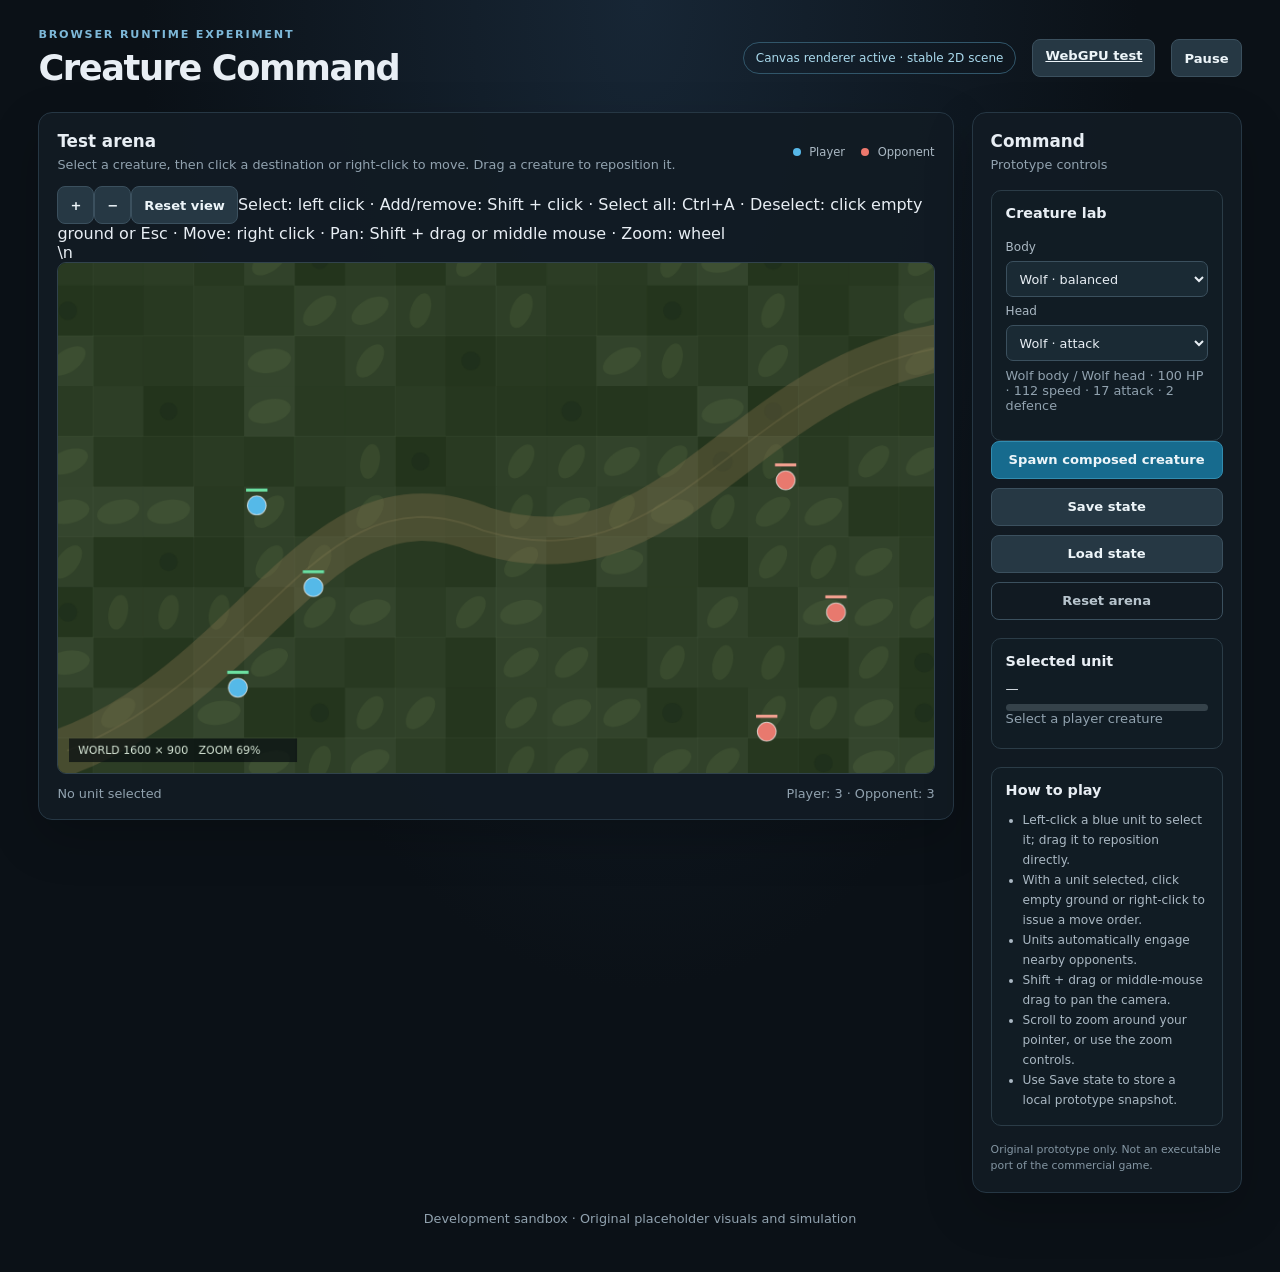
==== prototype/index.html @ 4d6be219 "Document standard RTS selection and movement controls" ====
<!doctype html>
<html lang="en">
<head>
  <meta charset="utf-8">
  <meta name="viewport" content="width=device-width, initial-scale=1">
  <meta name="theme-color" content="#101820">
  <meta name="description" content="An original browser-based RTS sandbox prototype.">
  <title>Impossible Creatures — Browser Prototype</title>
  <link rel="stylesheet" href="./style.css?v=20261110-6">
  <script src="./src/world-view.js?v=20261110-6" defer></script>
  <script src="./src/game-core.js?v=20261110-6" defer></script>
  <script src="./src/creature-catalog.js?v=20261110-6" defer></script>
  <script src="./src/webgpu-renderer.js?v=20261110-6" defer></script>
  <script src="./src/main.js?v=20261110-6" defer></script>

</head>
<body>
  <main class="app-shell">
    <header class="topbar">
      <div>
        <p class="eyebrow">BROWSER RUNTIME EXPERIMENT</p>
        <h1>Creature Command</h1>
      </div>
      <div class="topbar-actions">
        <span id="runtime-status" class="status-pill">Canvas 2D · Ready</span>
        <a class="button button-secondary" href="./webgpu-test.html">WebGPU test</a>
        <button id="pause-button" class="button button-secondary" type="button">Pause</button>
      </div>
    </header>

    <section class="game-layout" aria-label="Game prototype">
      <div class="battlefield-panel">
        <div class="field-heading">
          <div>
            <h2>Test arena</h2>
            <p>Select a creature, then click a destination or right-click to move. Drag a creature to reposition it.</p>
          </div>
          <div class="legend" aria-label="Team legend">
            <span><i class="dot dot-blue"></i> Player</span>
            <span><i class="dot dot-red"></i> Opponent</span>
          </div>
        </div>
        <div class="camera-tools" aria-label="Camera controls"><button id="zoom-in" class="button button-secondary" type="button" title="Zoom in">+</button><button id="zoom-out" class="button button-secondary" type="button" title="Zoom out">−</button><button id="reset-view" class="button button-secondary" type="button">Reset view</button><span>Select: left click · Add/remove: Shift + click · Select all: Ctrl+A · Deselect: click empty ground or Esc · Move: right click · Pan: Shift + drag or middle mouse · Zoom: wheel</span></div>\n        <div class="canvas-wrap">
          <canvas id="terrain-gpu" width="960" height="560" aria-hidden="true"></canvas>
          <canvas id="battlefield" width="960" height="560" aria-label="Top-down RTS battlefield">
            Your browser does not support the canvas element.
          </canvas>
        </div>
        <div class="field-footer">
          <span id="selection-status" aria-live="polite">No unit selected</span>
          <span id="game-status" aria-live="polite">Simulation running</span>
        </div>
      </div>

      <aside class="control-panel">
        <h2>Command</h2>
        <p class="muted">Prototype controls</p>
        <div class="creature-lab">
          <h3>Creature lab</h3>
          <label for="body-select">Body</label>
          <select id="body-select"><option value="wolf">Wolf · balanced</option><option value="bear">Bear · tank</option><option value="eagle">Eagle · fast</option></select>
          <label for="head-select">Head</label>
          <select id="head-select"><option value="wolf">Wolf · attack</option><option value="bear">Bear · armour</option><option value="eagle">Eagle · speed</option></select>
          <p id="creature-preview" class="muted">Wolf body / Wolf head</p>
        </div>
        <div class="control-group">
          <button id="spawn-button" class="button button-primary" type="button">Spawn composed creature</button>
          <button id="save-button" class="button button-secondary" type="button">Save state</button>
          <button id="load-button" class="button button-secondary" type="button">Load state</button>
          <button id="reset-button" class="button button-quiet" type="button">Reset arena</button>
        </div>
        <div class="stats-card">
          <h3>Selected unit</h3>
          <p id="unit-name">—</p>
          <div class="health-track"><div id="health-fill" class="health-fill"></div></div>
          <p id="unit-health" class="muted">No unit selected</p>
        </div>
        <div class="help-card">
          <h3>How to play</h3>
          <ul>
            <li>Left-click a blue unit to select it; drag it to reposition directly.</li>
            <li>With a unit selected, click empty ground or right-click to issue a move order.</li>
            <li>Units automatically engage nearby opponents.</li>
            <li>Shift + drag or middle-mouse drag to pan the camera.</li>
            <li>Scroll to zoom around your pointer, or use the zoom controls.</li>
            <li>Use Save state to store a local prototype snapshot.</li>
          </ul>
        </div>
        <p class="disclaimer">Original prototype only. Not an executable port of the commercial game.</p>
      </aside>
    </section>
    <footer class="page-footer">Development sandbox · Original placeholder visuals and simulation</footer>
  </main>
</body>
</html>
---- prototype/style.css ----
:root {
  color-scheme: dark;
  font-family: Inter, ui-sans-serif, system-ui, -apple-system, BlinkMacSystemFont, "Segoe UI", sans-serif;
  background: #0b1117;
  color: #e8eef4;
  font-synthesis: none;
}
* { box-sizing: border-box; }
body { margin: 0; min-width: 320px; min-height: 100vh; background: radial-gradient(ellipse at top, #172635 0, #0b1117 55%); }
button { font: inherit; }
.app-shell { width: min(1440px, 100%); margin: 0 auto; padding: 28px clamp(16px, 3vw, 42px); }
.topbar, .topbar-actions, .field-heading, .field-footer, .legend { display: flex; align-items: center; justify-content: space-between; gap: 16px; }
.topbar { margin-bottom: 24px; }
.eyebrow { margin: 0 0 6px; color: #7db8d8; font-size: .7rem; font-weight: 800; letter-spacing: .16em; }
h1, h2, h3, p { margin-top: 0; }
h1 { margin-bottom: 0; font-size: clamp(1.5rem, 3vw, 2.2rem); letter-spacing: -.04em; }
h2 { margin-bottom: 6px; font-size: 1.05rem; }
h3 { margin-bottom: 12px; font-size: .9rem; }
.status-pill { border: 1px solid #31566a; border-radius: 999px; padding: 8px 12px; color: #a9d9ec; font-size: .75rem; white-space: nowrap; }
.game-layout { display: grid; grid-template-columns: minmax(0, 1fr) 270px; gap: 18px; align-items: start; }
.battlefield-panel, .control-panel { border: 1px solid #263744; border-radius: 14px; background: rgba(17, 27, 36, .94); box-shadow: 0 18px 50px #0003; }
.battlefield-panel { padding: 18px; min-width: 0; }
.field-heading { margin-bottom: 14px; }
.field-heading p, .muted, .field-footer, .page-footer { color: #91a2af; font-size: .8rem; }
.field-heading p { margin-bottom: 0; }
.legend { justify-content: flex-end; color: #aab8c3; font-size: .72rem; }
.legend span { white-space: nowrap; }
.dot { display: inline-block; width: 8px; height: 8px; margin-right: 5px; border-radius: 50%; }
.dot-blue { background: #57b8e8; }.dot-red { background: #ed786d; }
.canvas-wrap { position: relative; overflow: hidden; border: 1px solid #31434d; border-radius: 9px; background: #15251f; aspect-ratio: 12 / 7; touch-action: none; }
.canvas-wrap canvas { position: absolute; inset: 0; display: block; width: 100%; height: 100%; }
#battlefield { background: transparent; cursor: crosshair; }
#terrain-gpu { pointer-events: none; }
#terrain-gpu[hidden] { display: none; }
.field-footer { padding-top: 12px; }
.control-panel { padding: 18px; }
.control-panel > .muted { margin-bottom: 18px; }
.control-group { display: grid; gap: 9px; }
.creature-lab { display: grid; gap: 7px; margin-top: 16px; padding: 14px; border: 1px solid #2b3c47; border-radius: 10px; background: #111c24; }
.creature-lab label { color: #aab8c3; font-size: .75rem; }
.creature-lab select { width: 100%; min-height: 36px; padding: 6px 9px; border: 1px solid #3b505e; border-radius: 7px; background: #1a2a34; color: #e8eef4; font: inherit; font-size: .8rem; }
.button { min-height: 38px; padding: 8px 12px; border: 1px solid transparent; border-radius: 8px; color: #edf5f9; cursor: pointer; font-size: .82rem; font-weight: 650; transition: filter .15s ease, transform .15s ease; }
.button:hover { filter: brightness(1.12); }.button:active { transform: translateY(1px); }.button:focus-visible { outline: 2px solid #8dd8ff; outline-offset: 2px; }
.button-primary { background: #176b8e; border-color: #328caf; }.button-secondary { background: #263844; border-color: #3b505e; }.button-quiet { background: transparent; border-color: #3b505e; color: #b7c4cd; }
.stats-card, .help-card { margin-top: 18px; padding: 14px; border: 1px solid #2b3c47; border-radius: 10px; background: #111c24; }
.stats-card p { margin-bottom: 8px; font-size: .82rem; }
.health-track { height: 7px; overflow: hidden; border-radius: 9px; background: #35424a; }
.health-fill { width: 0; height: 100%; border-radius: inherit; background: #5fc58b; transition: width .15s ease; }
.help-card ul { margin: 0; padding-left: 17px; color: #aab8c3; font-size: .76rem; line-height: 1.65; }
.disclaimer { margin: 16px 0 0; color: #8496a3; font-size: .68rem; line-height: 1.5; }
.page-footer { padding: 18px 4px; text-align: center; }
@media (max-width: 900px) { .game-layout { grid-template-columns: 1fr; }.control-panel { display: grid; grid-template-columns: repeat(2, minmax(0, 1fr)); gap: 12px; }.control-panel > h2, .control-panel > .muted, .disclaimer { grid-column: 1 / -1; }.control-panel > .muted { margin-bottom: 0; }.control-group, .stats-card, .help-card { margin-top: 0; } }
@media (max-width: 560px) { .app-shell { padding: 18px 12px; }.topbar { align-items: flex-start; flex-direction: column; }.topbar-actions { width: 100%; justify-content: space-between; }.battlefield-panel { padding: 10px; }.field-heading { align-items: flex-start; flex-direction: column; }.legend { justify-content: flex-start; }.control-panel { display: block; }.control-panel > .muted { margin-bottom: 14px; }.control-group, .stats-card, .help-card { margin-top: 14px; }.field-footer { align-items: flex-start; flex-direction: column; gap: 5px; } }
\n.camera-tools { display:flex; align-items:center; gap:8px; margin:0 0 10px; flex-wrap:wrap; }\n.camera-tools .button { min-width:38px; }\n.camera-tools span { color:#91a2af; font-size:.72rem; margin-left:auto; }\n#battlefield { touch-action:none; user-select:none; }\n
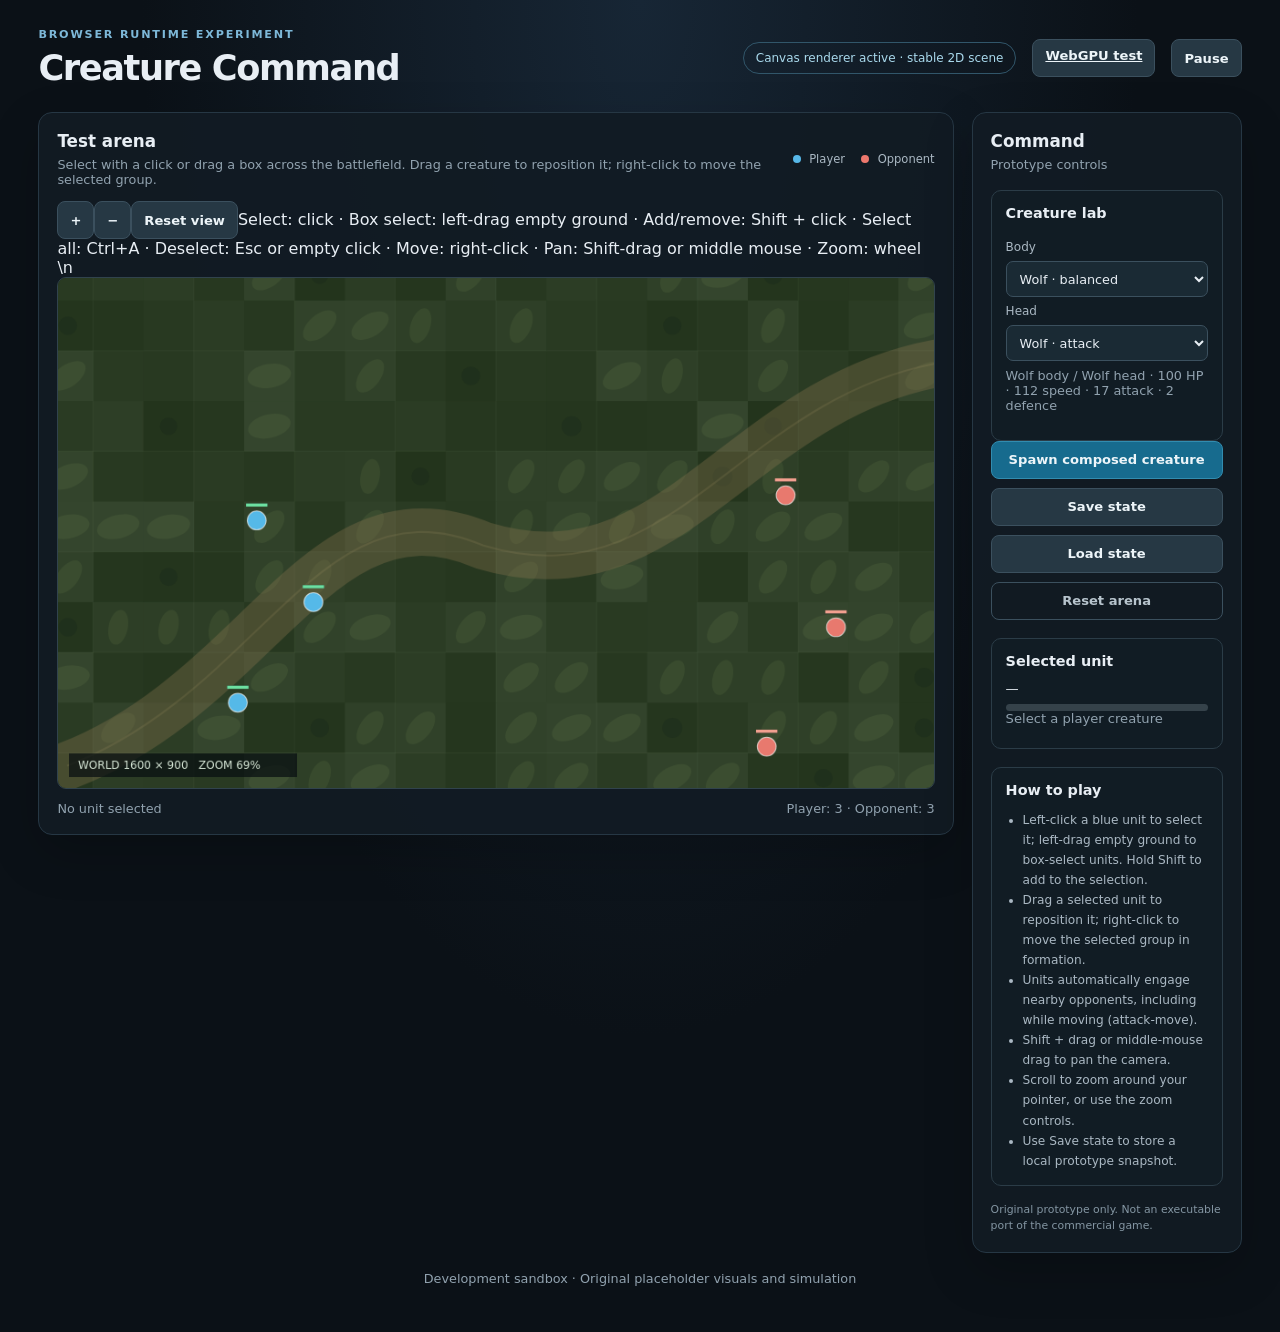
==== commit b437a5fe: "Document click and drag selection controls" ====
--- a/prototype/index.html
+++ b/prototype/index.html
@@ -6,12 +6,12 @@
   <meta name="theme-color" content="#101820">
   <meta name="description" content="An original browser-based RTS sandbox prototype.">
   <title>Impossible Creatures — Browser Prototype</title>
-  <link rel="stylesheet" href="./style.css?v=20261110-6">
-  <script src="./src/world-view.js?v=20261110-6" defer></script>
-  <script src="./src/game-core.js?v=20261110-6" defer></script>
-  <script src="./src/creature-catalog.js?v=20261110-6" defer></script>
-  <script src="./src/webgpu-renderer.js?v=20261110-6" defer></script>
-  <script src="./src/main.js?v=20261110-6" defer></script>
+  <link rel="stylesheet" href="./style.css?v=20261110-7">
+  <script src="./src/world-view.js?v=20261110-7" defer></script>
+  <script src="./src/game-core.js?v=20261110-7" defer></script>
+  <script src="./src/creature-catalog.js?v=20261110-7" defer></script>
+  <script src="./src/webgpu-renderer.js?v=20261110-7" defer></script>
+  <script src="./src/main.js?v=20261110-7" defer></script>
 
 </head>
 <body>
@@ -33,14 +33,14 @@
         <div class="field-heading">
           <div>
             <h2>Test arena</h2>
-            <p>Select a creature, then click a destination or right-click to move. Drag a creature to reposition it.</p>
+            <p>Select with a click or drag a box across the battlefield. Drag a creature to reposition it; right-click to move the selected group.</p>
           </div>
           <div class="legend" aria-label="Team legend">
             <span><i class="dot dot-blue"></i> Player</span>
             <span><i class="dot dot-red"></i> Opponent</span>
           </div>
         </div>
-        <div class="camera-tools" aria-label="Camera controls"><button id="zoom-in" class="button button-secondary" type="button" title="Zoom in">+</button><button id="zoom-out" class="button button-secondary" type="button" title="Zoom out">−</button><button id="reset-view" class="button button-secondary" type="button">Reset view</button><span>Select: left click · Add/remove: Shift + click · Select all: Ctrl+A · Deselect: click empty ground or Esc · Move: right click · Pan: Shift + drag or middle mouse · Zoom: wheel</span></div>\n        <div class="canvas-wrap">
+        <div class="camera-tools" aria-label="Camera controls"><button id="zoom-in" class="button button-secondary" type="button" title="Zoom in">+</button><button id="zoom-out" class="button button-secondary" type="button" title="Zoom out">−</button><button id="reset-view" class="button button-secondary" type="button">Reset view</button><span>Select: click · Box select: left-drag empty ground · Add/remove: Shift + click · Select all: Ctrl+A · Deselect: Esc or empty click · Move: right-click · Pan: Shift-drag or middle mouse · Zoom: wheel</span></div>\n        <div class="canvas-wrap">
           <canvas id="terrain-gpu" width="960" height="560" aria-hidden="true"></canvas>
           <canvas id="battlefield" width="960" height="560" aria-label="Top-down RTS battlefield">
             Your browser does not support the canvas element.
@@ -78,9 +78,9 @@
         <div class="help-card">
           <h3>How to play</h3>
           <ul>
-            <li>Left-click a blue unit to select it; drag it to reposition directly.</li>
-            <li>With a unit selected, click empty ground or right-click to issue a move order.</li>
-            <li>Units automatically engage nearby opponents.</li>
+            <li>Left-click a blue unit to select it; left-drag empty ground to box-select units. Hold Shift to add to the selection.</li>
+            <li>Drag a selected unit to reposition it; right-click to move the selected group in formation.</li>
+            <li>Units automatically engage nearby opponents, including while moving (attack-move).</li>
             <li>Shift + drag or middle-mouse drag to pan the camera.</li>
             <li>Scroll to zoom around your pointer, or use the zoom controls.</li>
             <li>Use Save state to store a local prototype snapshot.</li>
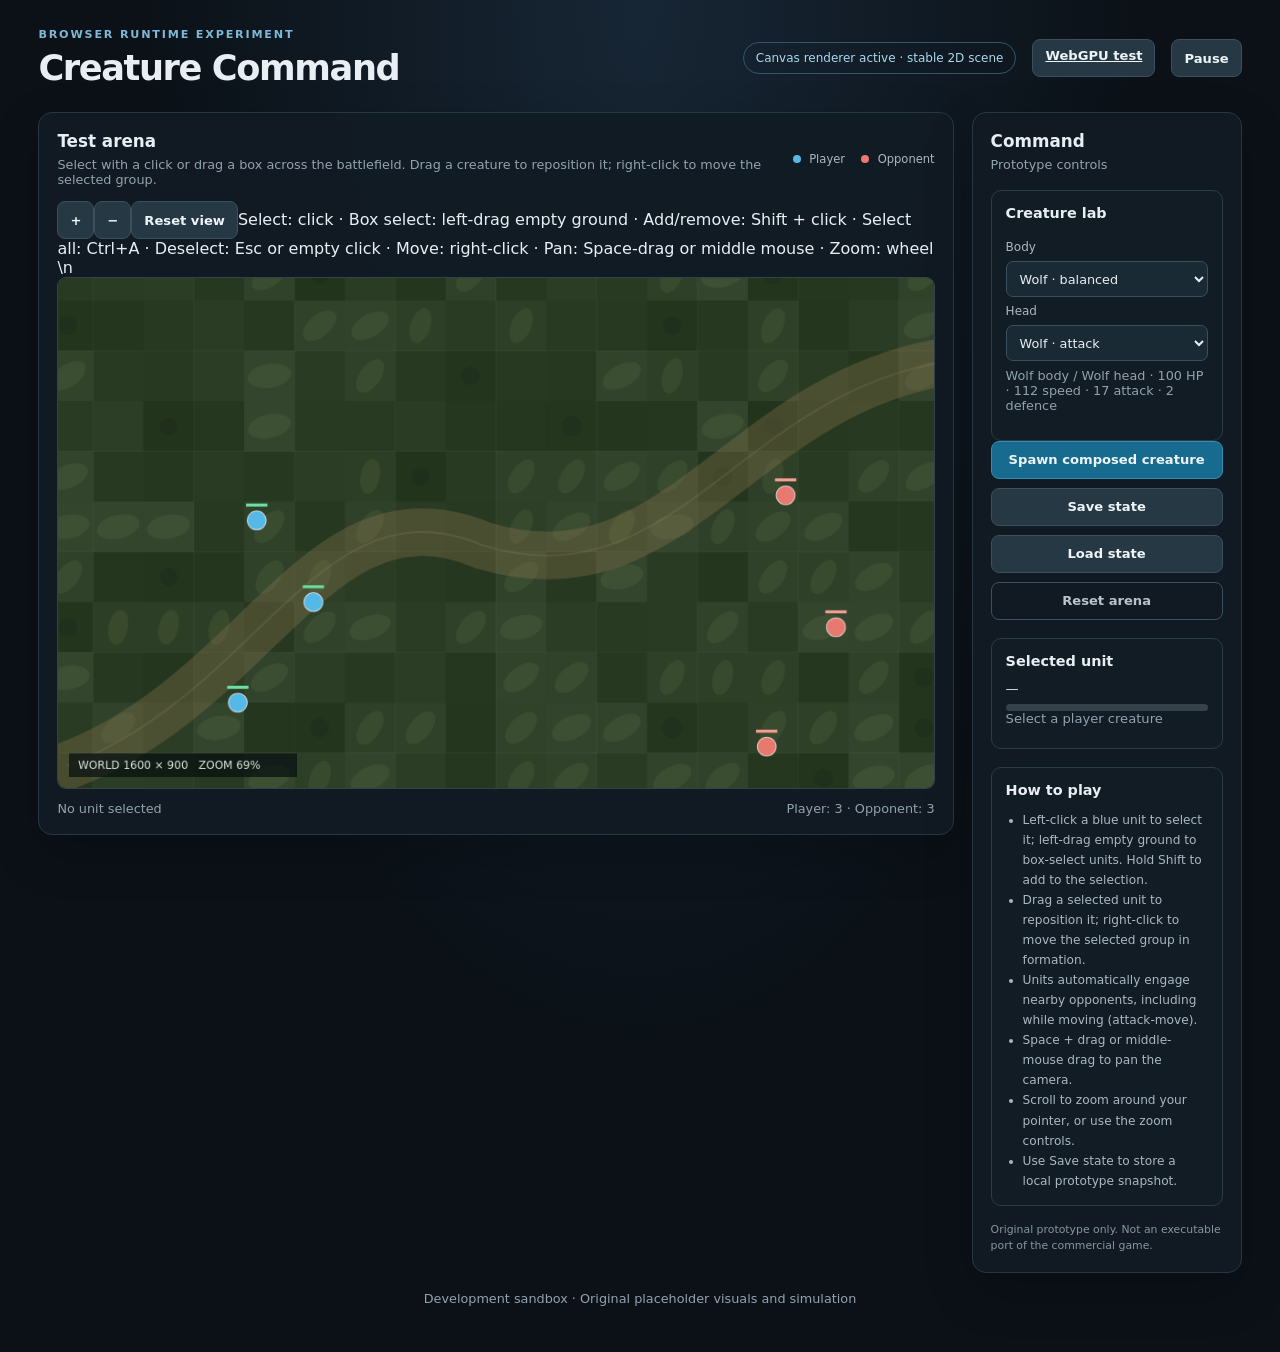
==== commit bdd57c42: "Clarify additive selection and camera pan gestures" ====
--- a/prototype/index.html
+++ b/prototype/index.html
@@ -40,7 +40,7 @@
             <span><i class="dot dot-red"></i> Opponent</span>
           </div>
         </div>
-        <div class="camera-tools" aria-label="Camera controls"><button id="zoom-in" class="button button-secondary" type="button" title="Zoom in">+</button><button id="zoom-out" class="button button-secondary" type="button" title="Zoom out">−</button><button id="reset-view" class="button button-secondary" type="button">Reset view</button><span>Select: click · Box select: left-drag empty ground · Add/remove: Shift + click · Select all: Ctrl+A · Deselect: Esc or empty click · Move: right-click · Pan: Shift-drag or middle mouse · Zoom: wheel</span></div>\n        <div class="canvas-wrap">
+        <div class="camera-tools" aria-label="Camera controls"><button id="zoom-in" class="button button-secondary" type="button" title="Zoom in">+</button><button id="zoom-out" class="button button-secondary" type="button" title="Zoom out">−</button><button id="reset-view" class="button button-secondary" type="button">Reset view</button><span>Select: click · Box select: left-drag empty ground · Add/remove: Shift + click · Select all: Ctrl+A · Deselect: Esc or empty click · Move: right-click · Pan: Space-drag or middle mouse · Zoom: wheel</span></div>\n        <div class="canvas-wrap">
           <canvas id="terrain-gpu" width="960" height="560" aria-hidden="true"></canvas>
           <canvas id="battlefield" width="960" height="560" aria-label="Top-down RTS battlefield">
             Your browser does not support the canvas element.
@@ -81,7 +81,7 @@
             <li>Left-click a blue unit to select it; left-drag empty ground to box-select units. Hold Shift to add to the selection.</li>
             <li>Drag a selected unit to reposition it; right-click to move the selected group in formation.</li>
             <li>Units automatically engage nearby opponents, including while moving (attack-move).</li>
-            <li>Shift + drag or middle-mouse drag to pan the camera.</li>
+            <li>Space + drag or middle-mouse drag to pan the camera.</li>
             <li>Scroll to zoom around your pointer, or use the zoom controls.</li>
             <li>Use Save state to store a local prototype snapshot.</li>
           </ul>
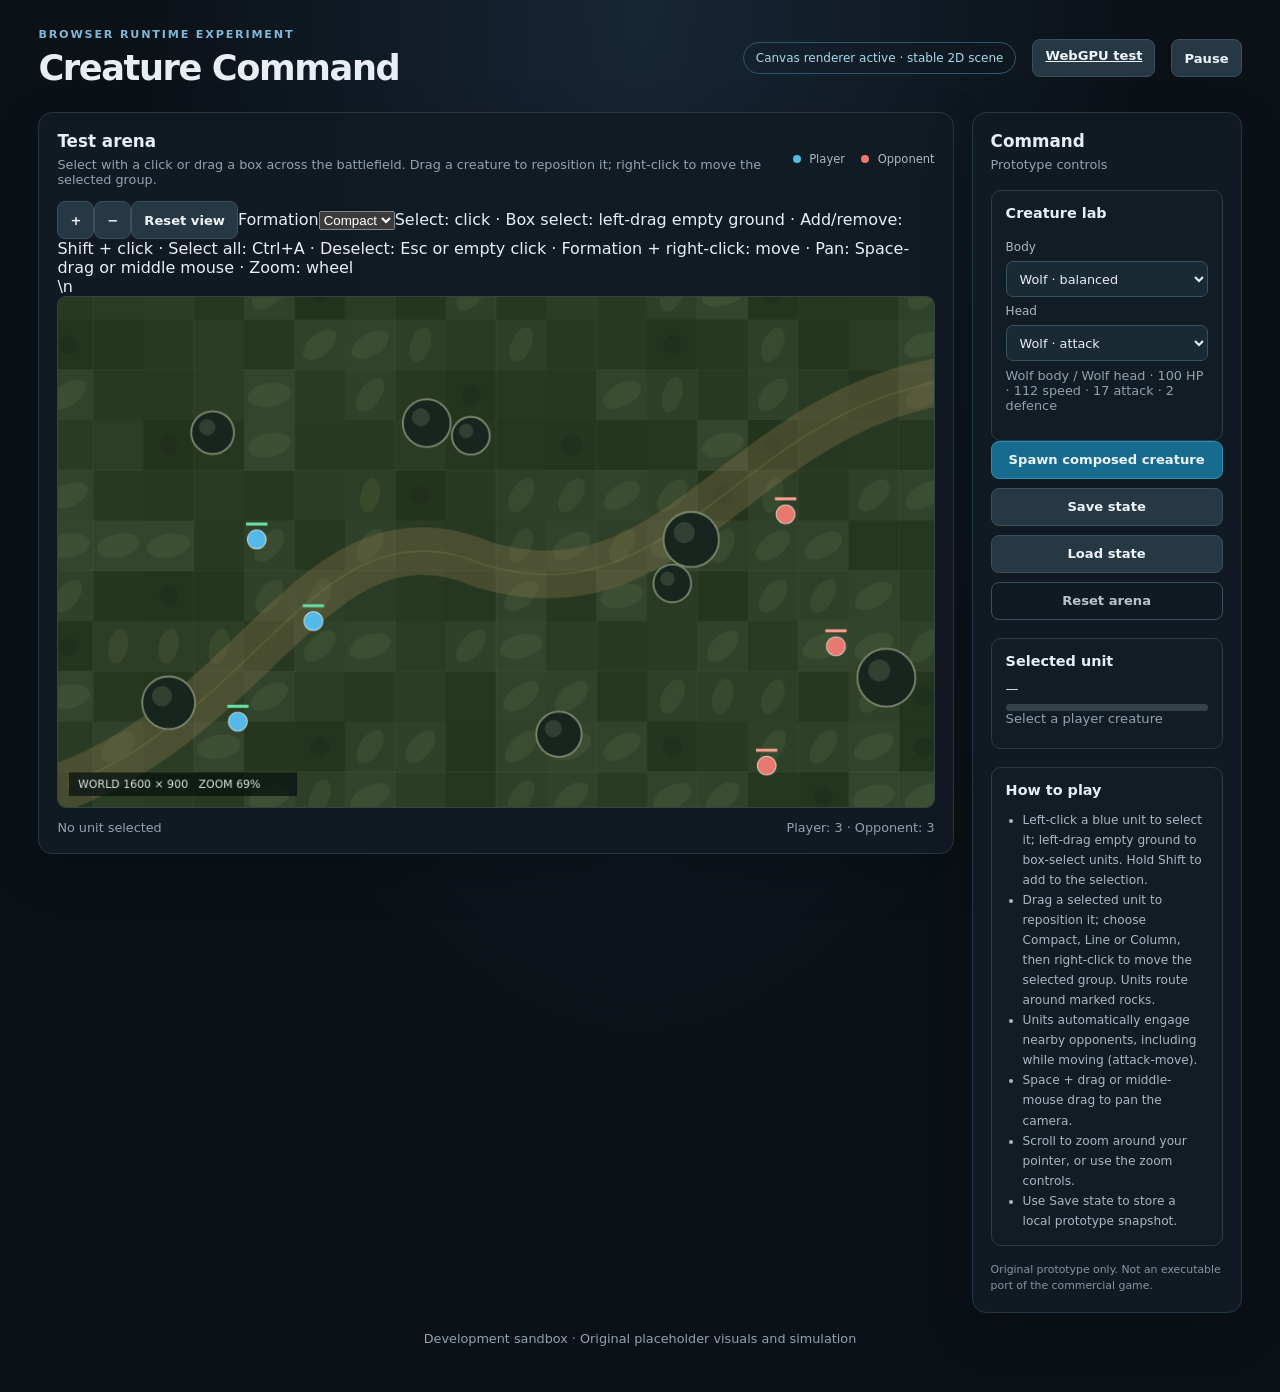
==== commit 9d9fc385: "Expose RTS formation selection in battlefield controls" ====
--- a/prototype/index.html
+++ b/prototype/index.html
@@ -40,7 +40,7 @@
             <span><i class="dot dot-red"></i> Opponent</span>
           </div>
         </div>
-        <div class="camera-tools" aria-label="Camera controls"><button id="zoom-in" class="button button-secondary" type="button" title="Zoom in">+</button><button id="zoom-out" class="button button-secondary" type="button" title="Zoom out">−</button><button id="reset-view" class="button button-secondary" type="button">Reset view</button><span>Select: click · Box select: left-drag empty ground · Add/remove: Shift + click · Select all: Ctrl+A · Deselect: Esc or empty click · Move: right-click · Pan: Space-drag or middle mouse · Zoom: wheel</span></div>\n        <div class="canvas-wrap">
+        <div class="camera-tools" aria-label="Camera controls"><button id="zoom-in" class="button button-secondary" type="button" title="Zoom in">+</button><button id="zoom-out" class="button button-secondary" type="button" title="Zoom out">−</button><button id="reset-view" class="button button-secondary" type="button">Reset view</button><label class="formation-control" for="formation-select">Formation</label><select id="formation-select" aria-label="Group movement formation"><option value="compact">Compact</option><option value="line">Line</option><option value="column">Column</option></select><span>Select: click · Box select: left-drag empty ground · Add/remove: Shift + click · Select all: Ctrl+A · Deselect: Esc or empty click · Formation + right-click: move · Pan: Space-drag or middle mouse · Zoom: wheel</span></div>\n        <div class="canvas-wrap">
           <canvas id="terrain-gpu" width="960" height="560" aria-hidden="true"></canvas>
           <canvas id="battlefield" width="960" height="560" aria-label="Top-down RTS battlefield">
             Your browser does not support the canvas element.
@@ -79,7 +79,7 @@
           <h3>How to play</h3>
           <ul>
             <li>Left-click a blue unit to select it; left-drag empty ground to box-select units. Hold Shift to add to the selection.</li>
-            <li>Drag a selected unit to reposition it; right-click to move the selected group in formation.</li>
+            <li>Drag a selected unit to reposition it; choose Compact, Line or Column, then right-click to move the selected group. Units route around marked rocks.</li>
             <li>Units automatically engage nearby opponents, including while moving (attack-move).</li>
             <li>Space + drag or middle-mouse drag to pan the camera.</li>
             <li>Scroll to zoom around your pointer, or use the zoom controls.</li>
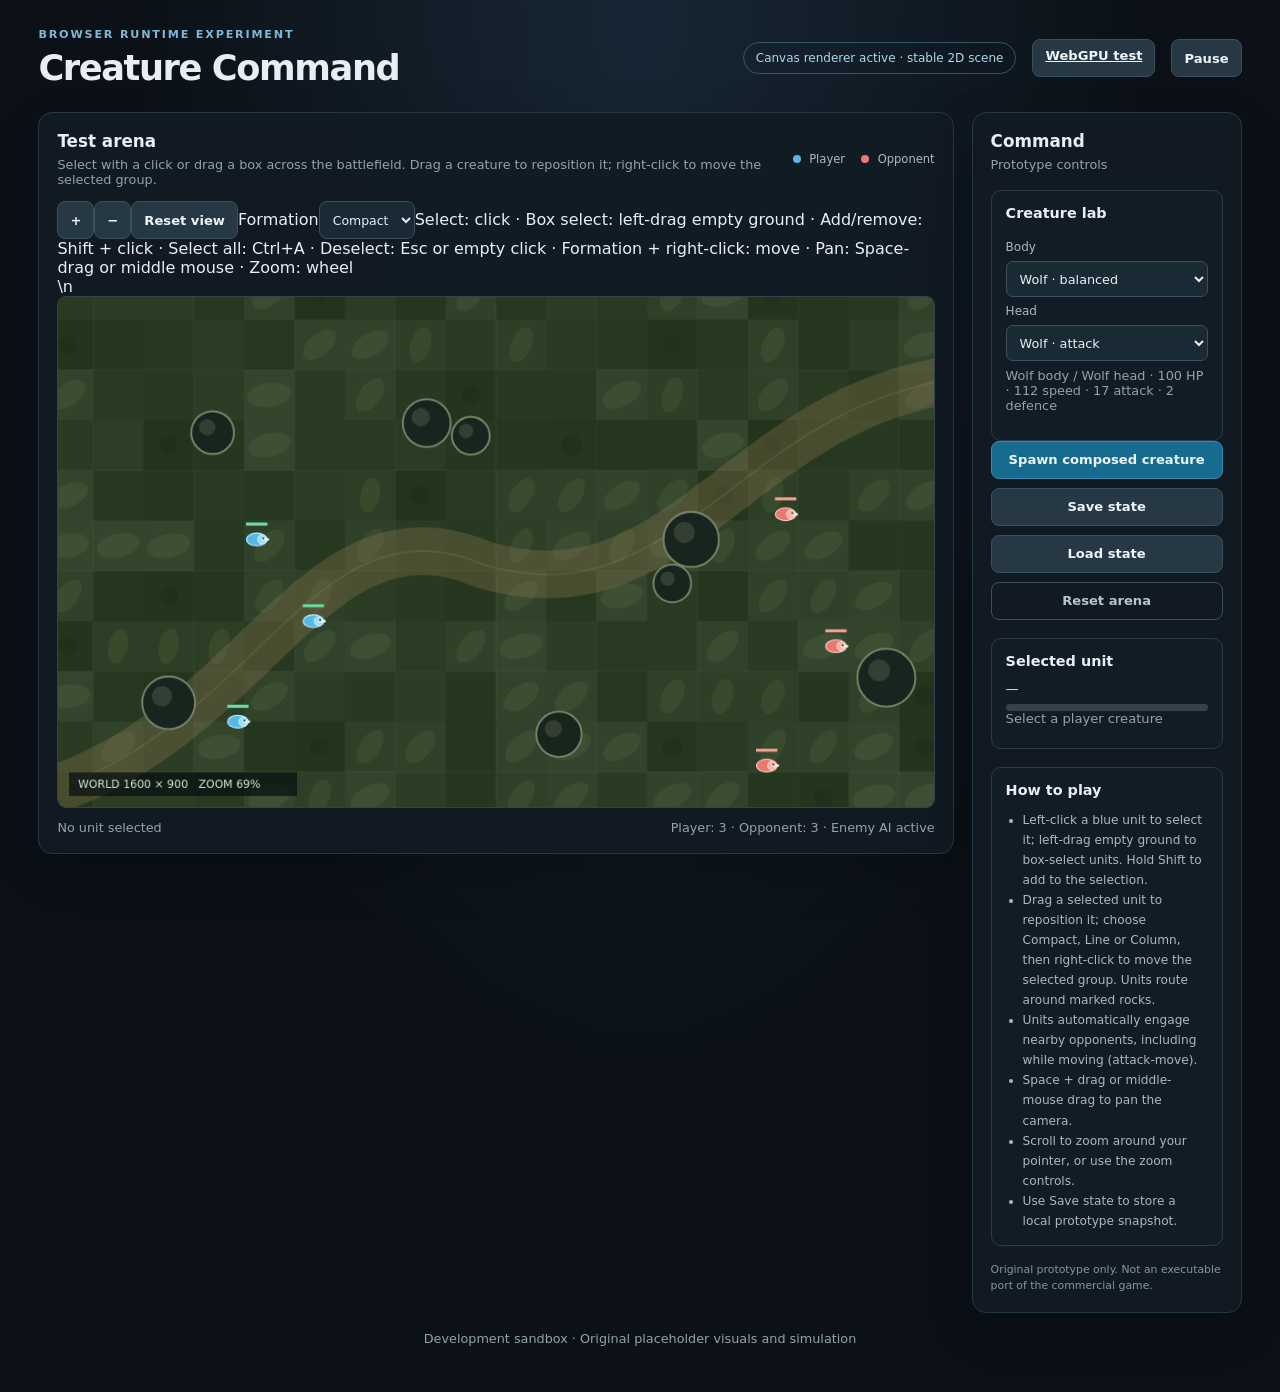
==== commit 0e4e1dd8: "Refresh browser asset cache for Priority 3 build" ====
--- a/prototype/index.html
+++ b/prototype/index.html
@@ -6,12 +6,12 @@
   <meta name="theme-color" content="#101820">
   <meta name="description" content="An original browser-based RTS sandbox prototype.">
   <title>Impossible Creatures — Browser Prototype</title>
-  <link rel="stylesheet" href="./style.css?v=20261110-7">
-  <script src="./src/world-view.js?v=20261110-7" defer></script>
-  <script src="./src/game-core.js?v=20261110-7" defer></script>
-  <script src="./src/creature-catalog.js?v=20261110-7" defer></script>
-  <script src="./src/webgpu-renderer.js?v=20261110-7" defer></script>
-  <script src="./src/main.js?v=20261110-7" defer></script>
+  <link rel="stylesheet" href="./style.css?v=20261110-8">
+  <script src="./src/world-view.js?v=20261110-8" defer></script>
+  <script src="./src/game-core.js?v=20261110-8" defer></script>
+  <script src="./src/creature-catalog.js?v=20261110-8" defer></script>
+  <script src="./src/webgpu-renderer.js?v=20261110-8" defer></script>
+  <script src="./src/main.js?v=20261110-8" defer></script>
 
 </head>
 <body>
--- a/prototype/style.css
+++ b/prototype/style.css
@@ -51,4 +51,7 @@
 .page-footer { padding: 18px 4px; text-align: center; }
 @media (max-width: 900px) { .game-layout { grid-template-columns: 1fr; }.control-panel { display: grid; grid-template-columns: repeat(2, minmax(0, 1fr)); gap: 12px; }.control-panel > h2, .control-panel > .muted, .disclaimer { grid-column: 1 / -1; }.control-panel > .muted { margin-bottom: 0; }.control-group, .stats-card, .help-card { margin-top: 0; } }
 @media (max-width: 560px) { .app-shell { padding: 18px 12px; }.topbar { align-items: flex-start; flex-direction: column; }.topbar-actions { width: 100%; justify-content: space-between; }.battlefield-panel { padding: 10px; }.field-heading { align-items: flex-start; flex-direction: column; }.legend { justify-content: flex-start; }.control-panel { display: block; }.control-panel > .muted { margin-bottom: 14px; }.control-group, .stats-card, .help-card { margin-top: 14px; }.field-footer { align-items: flex-start; flex-direction: column; gap: 5px; } }
-\n.camera-tools { display:flex; align-items:center; gap:8px; margin:0 0 10px; flex-wrap:wrap; }\n.camera-tools .button { min-width:38px; }\n.camera-tools span { color:#91a2af; font-size:.72rem; margin-left:auto; }\n#battlefield { touch-action:none; user-select:none; }\n+\n.camera-tools { display:flex; align-items:center; gap:8px; margin:0 0 10px; flex-wrap:wrap; }\n.camera-tools .button { min-width:38px; }\n.camera-tools span { color:#91a2af; font-size:.72rem; margin-left:auto; }\n#battlefield { touch-action:none; user-select:none; }\n
+.formation-control { color:#aab8c3; font-size:.72rem; margin-left:4px; }
+#formation-select { min-height:38px; padding:6px 9px; border:1px solid #3b505e; border-radius:8px; background:#1a2a34; color:#e8eef4; font:inherit; font-size:.78rem; }
+@media (max-width:560px) { .camera-tools span { margin-left:0; width:100%; } }
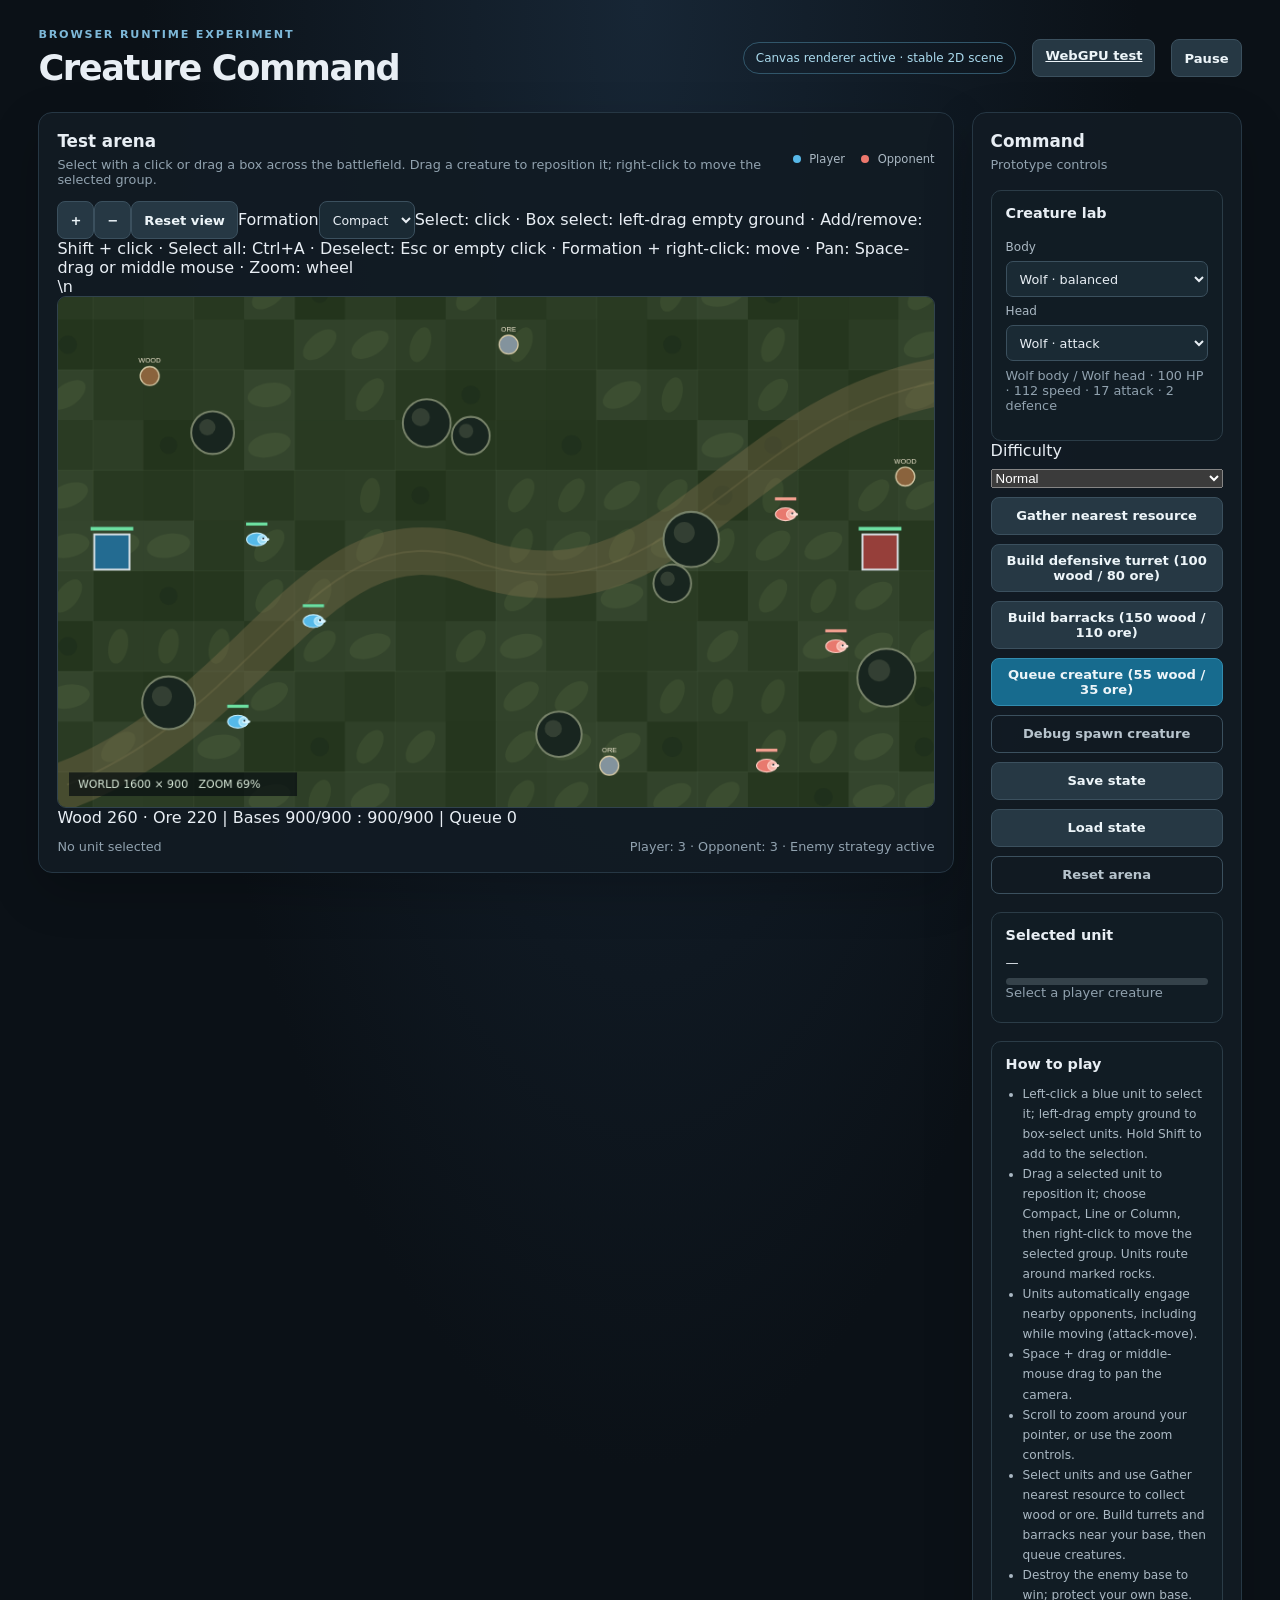
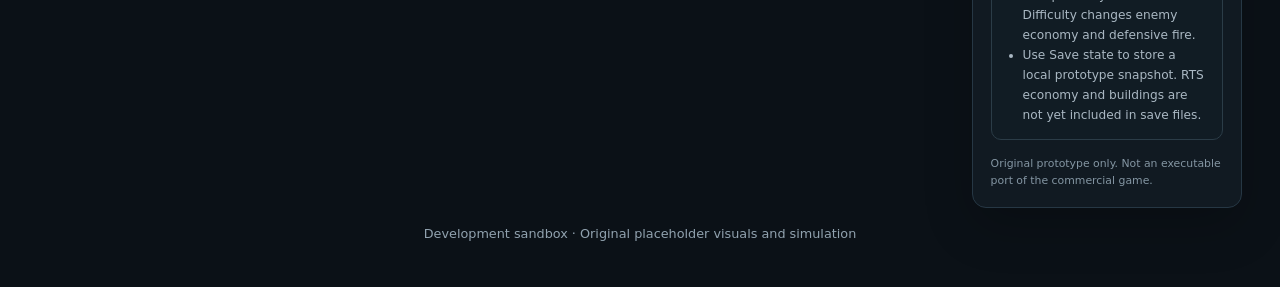
==== commit e355e09e: "Add RTS controls and economy HUD" ====
--- a/prototype/index.html
+++ b/prototype/index.html
@@ -6,12 +6,13 @@
   <meta name="theme-color" content="#101820">
   <meta name="description" content="An original browser-based RTS sandbox prototype.">
   <title>Impossible Creatures — Browser Prototype</title>
-  <link rel="stylesheet" href="./style.css?v=20261110-8">
-  <script src="./src/world-view.js?v=20261110-8" defer></script>
-  <script src="./src/game-core.js?v=20261110-8" defer></script>
-  <script src="./src/creature-catalog.js?v=20261110-8" defer></script>
-  <script src="./src/webgpu-renderer.js?v=20261110-8" defer></script>
-  <script src="./src/main.js?v=20261110-8" defer></script>
+  <link rel="stylesheet" href="./style.css?v=20261110-9">
+  <script src="./src/world-view.js?v=20261110-9" defer></script>
+  <script src="./src/game-core.js?v=20261110-9" defer></script>
+  <script src="./src/rts-systems.js?v=20261110-9" defer></script>
+  <script src="./src/creature-catalog.js?v=20261110-9" defer></script>
+  <script src="./src/webgpu-renderer.js?v=20261110-9" defer></script>
+  <script src="./src/main.js?v=20261110-9" defer></script>
 
 </head>
 <body>
@@ -46,6 +47,7 @@
             Your browser does not support the canvas element.
           </canvas>
         </div>
+        <div class="economy-bar"><span id="economy-status" aria-live="polite">Wood 260 · Ore 220</span></div>
         <div class="field-footer">
           <span id="selection-status" aria-live="polite">No unit selected</span>
           <span id="game-status" aria-live="polite">Simulation running</span>
@@ -64,7 +66,12 @@
           <p id="creature-preview" class="muted">Wolf body / Wolf head</p>
         </div>
         <div class="control-group">
-          <button id="spawn-button" class="button button-primary" type="button">Spawn composed creature</button>
+          <label for="difficulty-select">Difficulty</label><select id="difficulty-select"><option value="easy">Easy</option><option value="normal" selected>Normal</option><option value="hard">Hard</option></select>
+          <button id="gather-button" class="button button-secondary" type="button">Gather nearest resource</button>
+          <button id="turret-button" class="button button-secondary" type="button">Build defensive turret (100 wood / 80 ore)</button>
+          <button id="barracks-button" class="button button-secondary" type="button">Build barracks (150 wood / 110 ore)</button>
+          <button id="train-button" class="button button-primary" type="button">Queue creature (55 wood / 35 ore)</button>
+          <button id="spawn-button" class="button button-quiet" type="button">Debug spawn creature</button>
           <button id="save-button" class="button button-secondary" type="button">Save state</button>
           <button id="load-button" class="button button-secondary" type="button">Load state</button>
           <button id="reset-button" class="button button-quiet" type="button">Reset arena</button>
@@ -83,7 +90,9 @@
             <li>Units automatically engage nearby opponents, including while moving (attack-move).</li>
             <li>Space + drag or middle-mouse drag to pan the camera.</li>
             <li>Scroll to zoom around your pointer, or use the zoom controls.</li>
-            <li>Use Save state to store a local prototype snapshot.</li>
+            <li>Select units and use Gather nearest resource to collect wood or ore. Build turrets and barracks near your base, then queue creatures.</li>
+            <li>Destroy the enemy base to win; protect your own base. Difficulty changes enemy economy and defensive fire.</li>
+            <li>Use Save state to store a local prototype snapshot. RTS economy and buildings are not yet included in save files.</li>
           </ul>
         </div>
         <p class="disclaimer">Original prototype only. Not an executable port of the commercial game.</p>
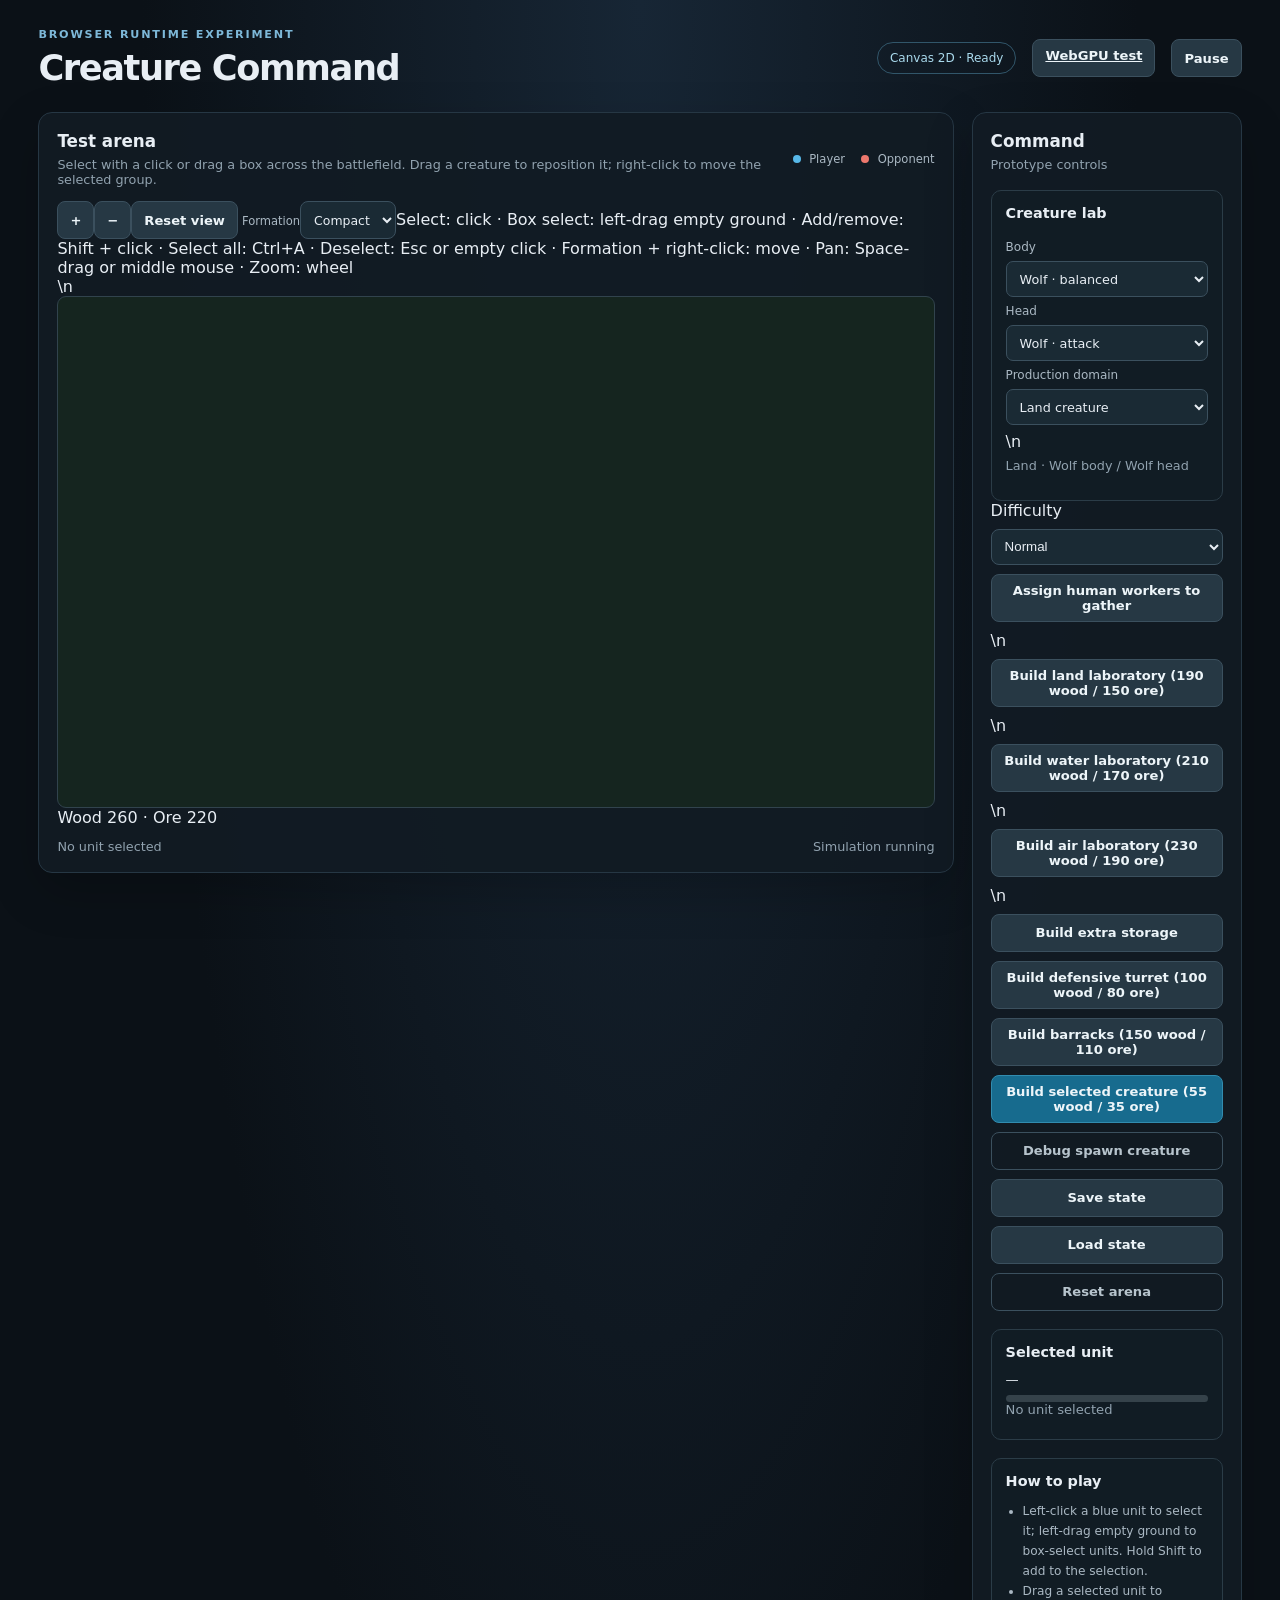
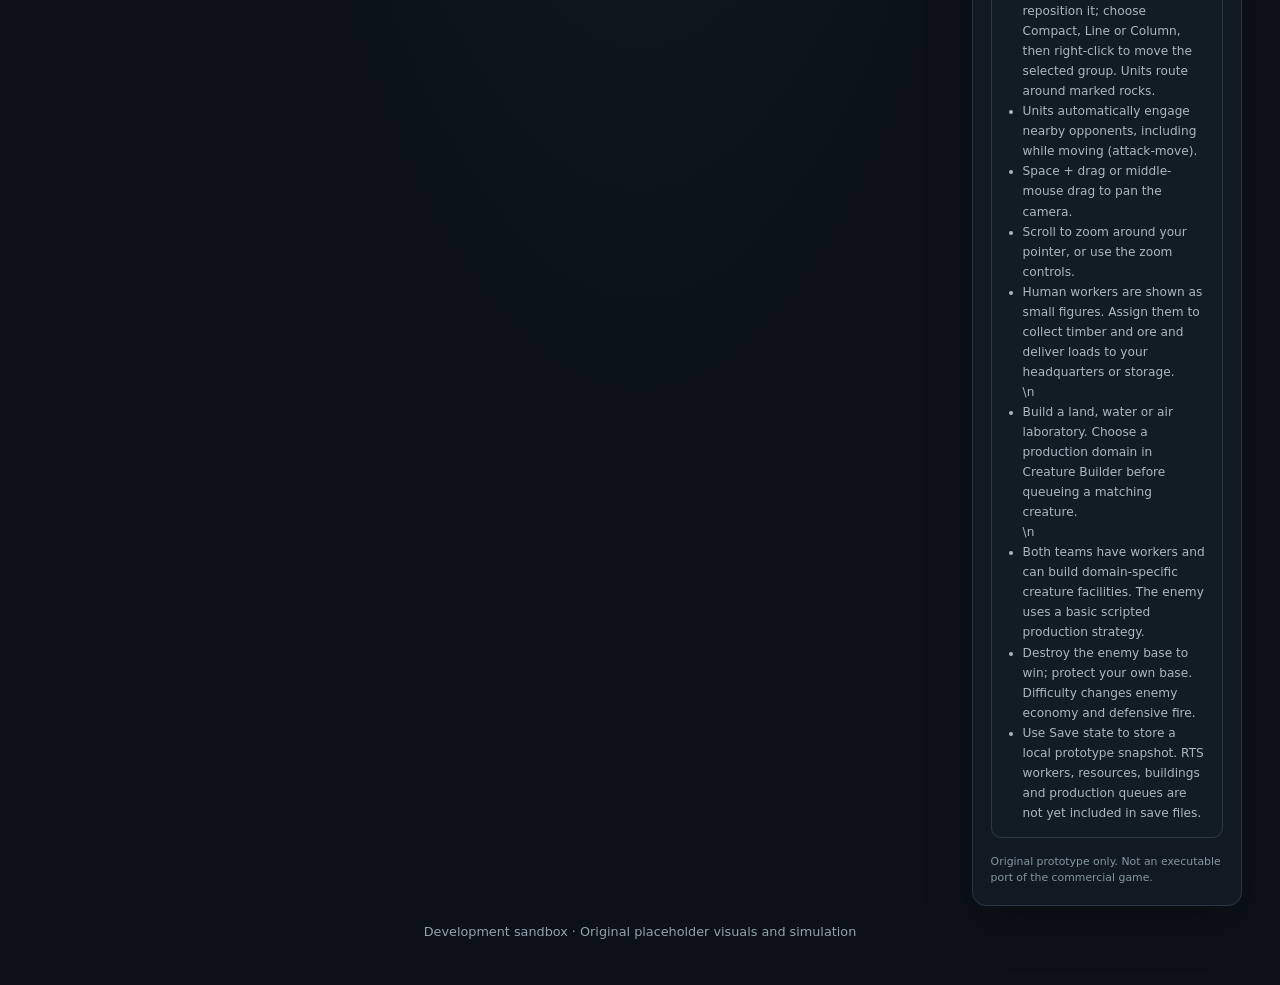
==== commit cb221bc8: "Add workforce and land water air creature builder controls" ====
--- a/prototype/index.html
+++ b/prototype/index.html
@@ -6,13 +6,13 @@
   <meta name="theme-color" content="#101820">
   <meta name="description" content="An original browser-based RTS sandbox prototype.">
   <title>Impossible Creatures — Browser Prototype</title>
-  <link rel="stylesheet" href="./style.css?v=20261110-9">
-  <script src="./src/world-view.js?v=20261110-9" defer></script>
-  <script src="./src/game-core.js?v=20261110-9" defer></script>
-  <script src="./src/rts-systems.js?v=20261110-9" defer></script>
-  <script src="./src/creature-catalog.js?v=20261110-9" defer></script>
-  <script src="./src/webgpu-renderer.js?v=20261110-9" defer></script>
-  <script src="./src/main.js?v=20261110-9" defer></script>
+  <link rel="stylesheet" href="./style.css?v=20261110-10">
+  <script src="./src/world-view.js?v=20261110-10" defer></script>
+  <script src="./src/game-core.js?v=20261110-10" defer></script>
+  <script src="./src/rts-systems.js?v=20261110-10" defer></script>
+  <script src="./src/creature-catalog.js?v=20261110-10" defer></script>
+  <script src="./src/webgpu-renderer.js?v=20261110-10" defer></script>
+  <script src="./src/main.js?v=20261110-10" defer></script>
 
 </head>
 <body>
@@ -63,14 +63,14 @@
           <select id="body-select"><option value="wolf">Wolf · balanced</option><option value="bear">Bear · tank</option><option value="eagle">Eagle · fast</option></select>
           <label for="head-select">Head</label>
           <select id="head-select"><option value="wolf">Wolf · attack</option><option value="bear">Bear · armour</option><option value="eagle">Eagle · speed</option></select>
-          <p id="creature-preview" class="muted">Wolf body / Wolf head</p>
+          <label for="domain-select">Production domain</label><select id="domain-select"><option value="land">Land creature</option><option value="water">Water creature</option><option value="air">Air creature</option></select>\n          <p id="creature-preview" class="muted">Land · Wolf body / Wolf head</p>
         </div>
         <div class="control-group">
           <label for="difficulty-select">Difficulty</label><select id="difficulty-select"><option value="easy">Easy</option><option value="normal" selected>Normal</option><option value="hard">Hard</option></select>
-          <button id="gather-button" class="button button-secondary" type="button">Gather nearest resource</button>
+          <button id="gather-button" class="button button-secondary" type="button">Assign human workers to gather</button>\n          <button id="land-lab-button" class="button button-secondary" type="button">Build land laboratory (190 wood / 150 ore)</button>\n          <button id="water-lab-button" class="button button-secondary" type="button">Build water laboratory (210 wood / 170 ore)</button>\n          <button id="air-lab-button" class="button button-secondary" type="button">Build air laboratory (230 wood / 190 ore)</button>\n          <button id="storage-button" class="button button-secondary" type="button">Build extra storage</button>
           <button id="turret-button" class="button button-secondary" type="button">Build defensive turret (100 wood / 80 ore)</button>
           <button id="barracks-button" class="button button-secondary" type="button">Build barracks (150 wood / 110 ore)</button>
-          <button id="train-button" class="button button-primary" type="button">Queue creature (55 wood / 35 ore)</button>
+          <button id="train-button" class="button button-primary" type="button">Build selected creature (55 wood / 35 ore)</button>
           <button id="spawn-button" class="button button-quiet" type="button">Debug spawn creature</button>
           <button id="save-button" class="button button-secondary" type="button">Save state</button>
           <button id="load-button" class="button button-secondary" type="button">Load state</button>
@@ -90,9 +90,9 @@
             <li>Units automatically engage nearby opponents, including while moving (attack-move).</li>
             <li>Space + drag or middle-mouse drag to pan the camera.</li>
             <li>Scroll to zoom around your pointer, or use the zoom controls.</li>
-            <li>Select units and use Gather nearest resource to collect wood or ore. Build turrets and barracks near your base, then queue creatures.</li>
+            <li>Human workers are shown as small figures. Assign them to collect timber and ore and deliver loads to your headquarters or storage.</li>\n            <li>Build a land, water or air laboratory. Choose a production domain in Creature Builder before queueing a matching creature.</li>\n            <li>Both teams have workers and can build domain-specific creature facilities. The enemy uses a basic scripted production strategy.</li>
             <li>Destroy the enemy base to win; protect your own base. Difficulty changes enemy economy and defensive fire.</li>
-            <li>Use Save state to store a local prototype snapshot. RTS economy and buildings are not yet included in save files.</li>
+            <li>Use Save state to store a local prototype snapshot. RTS workers, resources, buildings and production queues are not yet included in save files.</li>
           </ul>
         </div>
         <p class="disclaimer">Original prototype only. Not an executable port of the commercial game.</p>
--- a/prototype/style.css
+++ b/prototype/style.css
@@ -52,6 +52,8 @@
 @media (max-width: 900px) { .game-layout { grid-template-columns: 1fr; }.control-panel { display: grid; grid-template-columns: repeat(2, minmax(0, 1fr)); gap: 12px; }.control-panel > h2, .control-panel > .muted, .disclaimer { grid-column: 1 / -1; }.control-panel > .muted { margin-bottom: 0; }.control-group, .stats-card, .help-card { margin-top: 0; } }
 @media (max-width: 560px) { .app-shell { padding: 18px 12px; }.topbar { align-items: flex-start; flex-direction: column; }.topbar-actions { width: 100%; justify-content: space-between; }.battlefield-panel { padding: 10px; }.field-heading { align-items: flex-start; flex-direction: column; }.legend { justify-content: flex-start; }.control-panel { display: block; }.control-panel > .muted { margin-bottom: 14px; }.control-group, .stats-card, .help-card { margin-top: 14px; }.field-footer { align-items: flex-start; flex-direction: column; gap: 5px; } }
 \n.camera-tools { display:flex; align-items:center; gap:8px; margin:0 0 10px; flex-wrap:wrap; }\n.camera-tools .button { min-width:38px; }\n.camera-tools span { color:#91a2af; font-size:.72rem; margin-left:auto; }\n#battlefield { touch-action:none; user-select:none; }\n
+.economy-bar { margin:8px 0 12px; padding:9px 12px; border:1px solid #314653; border-radius:8px; background:#101d25; color:#b9d8e5; font-size:.78rem; font-variant-numeric:tabular-nums; }
+#difficulty-select { min-height:36px; padding:6px 9px; border:1px solid #3b505e; border-radius:8px; background:#1a2a34; color:#e8eef4; }
 .formation-control { color:#aab8c3; font-size:.72rem; margin-left:4px; }
 #formation-select { min-height:38px; padding:6px 9px; border:1px solid #3b505e; border-radius:8px; background:#1a2a34; color:#e8eef4; font:inherit; font-size:.78rem; }
 @media (max-width:560px) { .camera-tools span { margin-left:0; width:100%; } }
